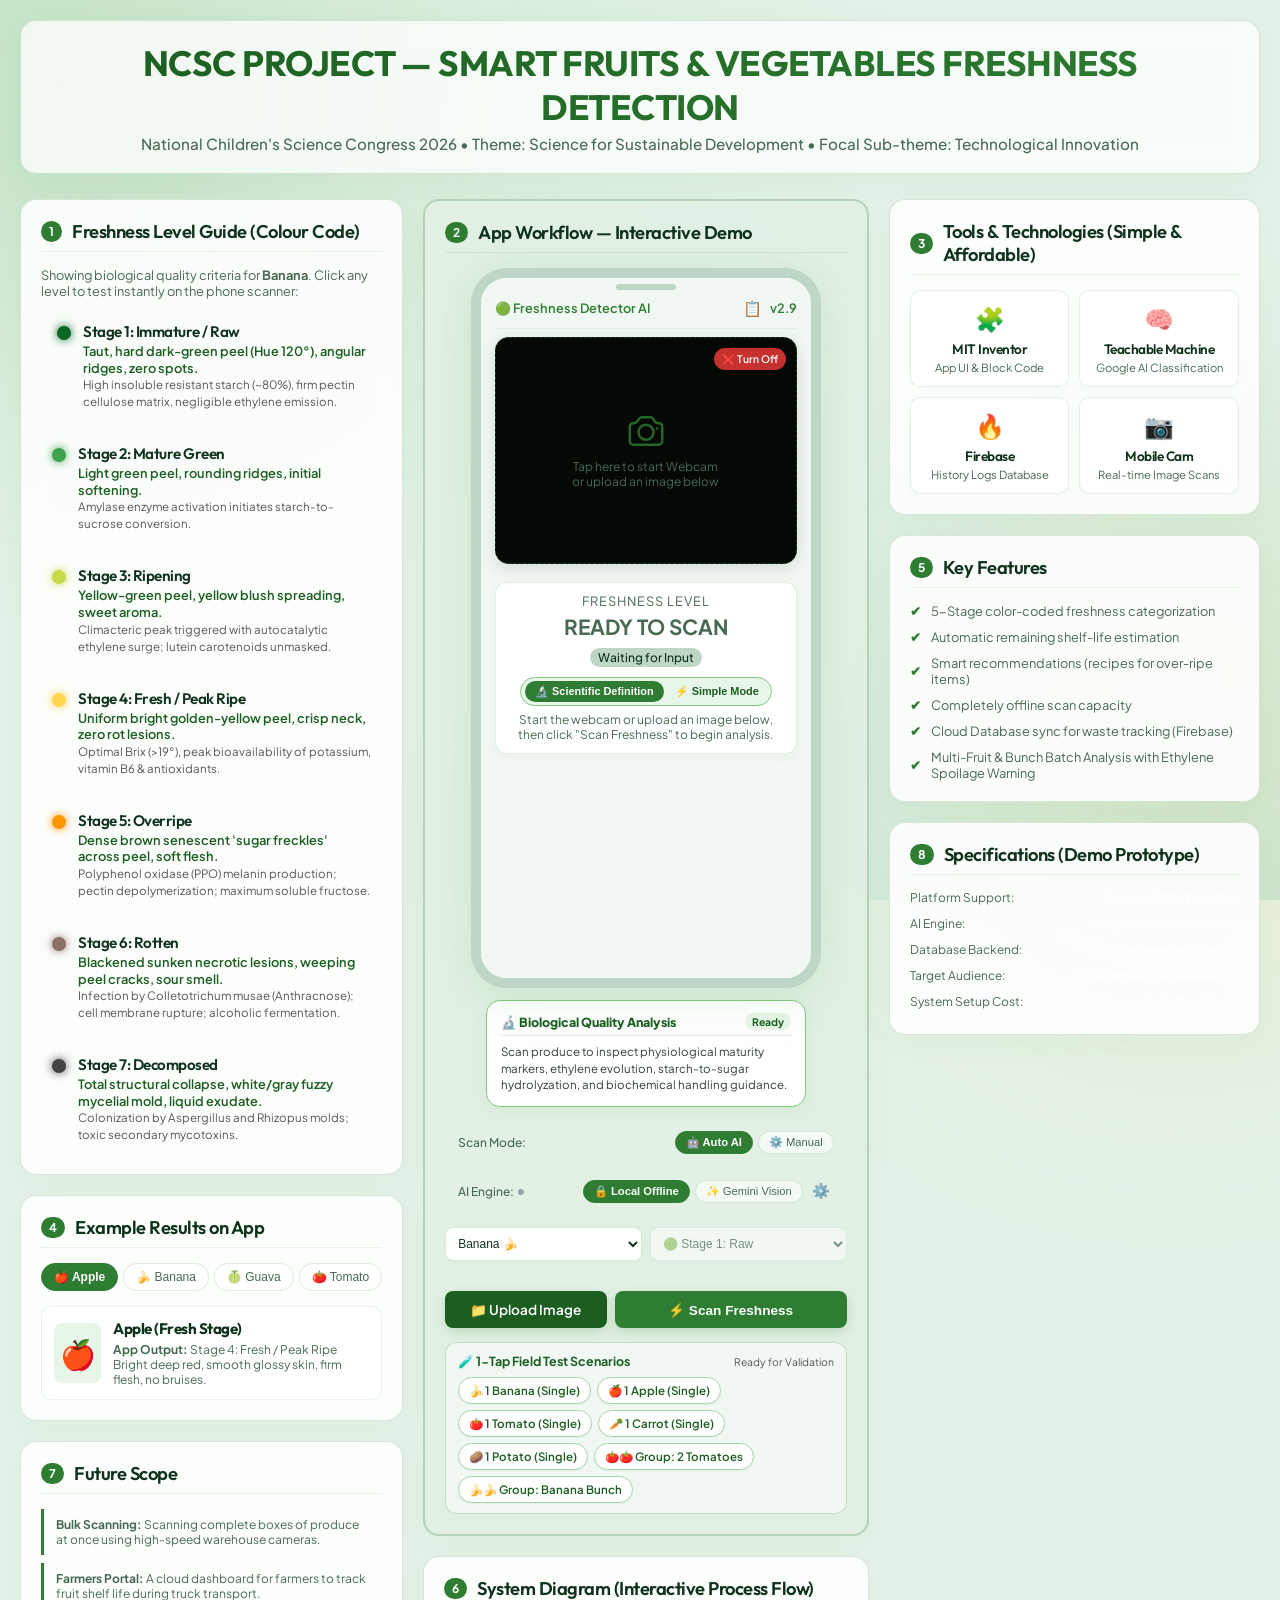
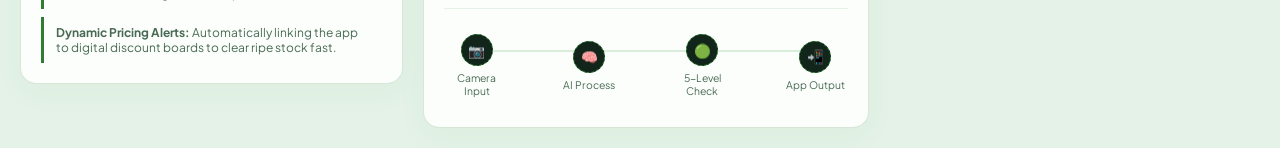
==== index.html @ feb8a90a "Add auto-cascading endpoint resolver for Gemini 2.0 Flash with dynamic model discovery" ====
<!DOCTYPE html>
<html lang="en">
<head>
    <meta charset="UTF-8">
    <meta name="viewport" content="width=device-width, initial-scale=1.0">
    <title>NCSC Project 2026 - Smart Freshness Detection App Dashboard</title>
    <link rel="stylesheet" href="style.css?v=2.5">
    <link rel="manifest" href="manifest.json">
    <meta name="theme-color" content="#2e7d32">
</head>
<body>
    <!-- 🌟 Glowing background aesthetic circles -->
    <div class="bg-glow-1"></div>
    <div class="bg-glow-2"></div>

    <!-- 🏷️ Header Block -->
    <header>
        <h1>NCSC PROJECT — SMART FRUITS & VEGETABLES FRESHNESS DETECTION</h1>
        <p>National Children's Science Congress 2026 • Theme: Science for Sustainable Development • Focal Sub-theme: Technological Innovation</p>
    </header>

    <!-- 📦 Main Dashboard Grid (Mimicking Display Board) -->
    <div class="dashboard-grid">

        <!-- ==================== LEFT COLUMN ==================== -->
        <div style="display: flex; flex-direction: column; gap: 20px;">
            
            <!-- Panel 1: Freshness Level Guide -->
            <div class="panel">
                <div class="panel-header">
                    <span class="badge">1</span>
                    <h3>Freshness Level Guide (Colour Code)</h3>
                </div>
                <p style="font-size: 0.8rem; color: var(--text-secondary); margin-bottom: 12px;">Click any level to test instantly on the phone scanner:</p>
                <div class="scale-container">
                    <div class="scale-item active" data-state="raw">
                        <div class="scale-dot dot-raw"></div>
                        <div class="scale-details">
                            <h4>Stage 1: Immature / Raw</h4>
                            <p>Small, dark green, hard, smooth skin, attached to the tree.</p>
                        </div>
                    </div>
                    <div class="scale-item" data-state="mature">
                        <div class="scale-dot dot-mature"></div>
                        <div class="scale-details">
                            <h4>Stage 2: Mature Green</h4>
                            <p>Full-sized, mostly green with a slight pink blush, firm.</p>
                        </div>
                    </div>
                    <div class="scale-item" data-state="ripening">
                        <div class="scale-dot dot-ripening"></div>
                        <div class="scale-details">
                            <h4>Stage 3: Ripening</h4>
                            <p>Red color develops over the green background, crisp, increasing sweetness.</p>
                        </div>
                    </div>
                    <div class="scale-item" data-state="ripe">
                        <div class="scale-dot dot-ripe"></div>
                        <div class="scale-details">
                            <h4>Stage 4: Fresh / Peak Ripe</h4>
                            <p>Bright deep red, smooth glossy skin, firm flesh, no bruises.</p>
                        </div>
                    </div>
                    <div class="scale-item" data-state="overripe">
                        <div class="scale-dot dot-overripe"></div>
                        <div class="scale-details">
                            <h4>Stage 5: Overripe</h4>
                            <p>Slight wrinkles near the stem, dull skin, soft spots, minor brown patches.</p>
                        </div>
                    </div>
                    <div class="scale-item" data-state="rotten">
                        <div class="scale-dot dot-rotten"></div>
                        <div class="scale-details">
                            <h4>Stage 6: Rotten</h4>
                            <p>Large brown/black soft areas, mold growth, leaking juice, fermented odor.</p>
                        </div>
                    </div>
                    <div class="scale-item" data-state="decomposed">
                        <div class="scale-dot dot-decomposed"></div>
                        <div class="scale-details">
                            <h4>Stage 7: Decomposed</h4>
                            <p>Fruit collapsed, extensively mold-covered or blackened, tissue broken down.</p>
                        </div>
                    </div>
                </div>
            </div>

            <!-- Panel 4: Example Results on App -->
            <div class="panel">
                <div class="panel-header">
                    <span class="badge">4</span>
                    <h3>Example Results on App</h3>
                </div>
                <div class="tabs-container">
                    <div class="tab-nav">
                        <button class="tab-btn active" data-fruit="apple">🍎 Apple</button>
                        <button class="tab-btn" data-fruit="banana">🍌 Banana</button>
                        <button class="tab-btn" data-fruit="guava">🍈 Guava</button>
                        <button class="tab-btn" data-fruit="tomato">🍅 Tomato</button>
                    </div>

                    <div class="tab-content active" id="tab-apple">
                        <div class="example-item-detail">
                            <div class="example-img-mock">🍎</div>
                            <div class="example-text">
                                <h4>Apple (Fresh Stage)</h4>
                                <p><strong>App Output:</strong> Stage 4: Fresh / Peak Ripe<br>Bright deep red, smooth glossy skin, firm flesh, no bruises.</p>
                            </div>
                        </div>
                    </div>
                    <div class="tab-content" id="tab-banana">
                        <div class="example-item-detail">
                            <div class="example-img-mock">🍌</div>
                            <div class="example-text">
                                <h4>Banana Bunch (Mixed Condition)</h4>
                                <p><strong>App Output:</strong> Detects multiple items in a bunch, pinpoints <strong>which exact item</strong> (Left/Center/Right) is Ripe vs. Rotten, & triggers Ethylene Quarantine Alert.</p>
                            </div>
                        </div>
                    </div>
                    <div class="tab-content" id="tab-guava">
                        <div class="example-item-detail">
                            <div class="example-img-mock">🍈</div>
                            <div class="example-text">
                                <h4>Guava (Fresh Stage)</h4>
                                <p><strong>App Output:</strong> Stage 4: Fresh / Peak Ripe<br>Light yellow-green firm skin, background blurred to isolate only the fruit.</p>
                            </div>
                        </div>
                    </div>
                    <div class="tab-content" id="tab-tomato">
                        <div class="example-item-detail">
                            <div class="example-img-mock">🍅</div>
                            <div class="example-text">
                                <h4>Tomato (Rotten Stage)</h4>
                                <p><strong>App Output:</strong> Stage 6: Rotten<br>Large brown/black soft areas, mold growth, leaking juice, fermented odor.</p>
                            </div>
                        </div>
                    </div>
                </div>
            </div>

            <!-- Panel 7: Future Scope -->
            <div class="panel">
                <div class="panel-header">
                    <span class="badge">7</span>
                    <h3>Future Scope</h3>
                </div>
                <div class="scope-list">
                    <div class="scope-card">
                        <strong>Bulk Scanning:</strong> Scanning complete boxes of produce at once using high-speed warehouse cameras.
                    </div>
                    <div class="scope-card">
                        <strong>Farmers Portal:</strong> A cloud dashboard for farmers to track fruit shelf life during truck transport.
                    </div>
                    <div class="scope-card">
                        <strong>Dynamic Pricing Alerts:</strong> Automatically linking the app to digital discount boards to clear ripe stock fast.
                    </div>
                </div>
            </div>

        </div>

        <!-- ==================== CENTER COLUMN (THE APP IN ACTION) ==================== -->
        <div style="display: flex; flex-direction: column; gap: 20px;">
            
            <!-- Panel 2: Interactive App Workflow -->
            <div class="panel scanner-panel">
                <div class="panel-header" style="width: 100%;">
                    <span class="badge">2</span>
                    <h3>App Workflow — Interactive Demo</h3>
                </div>

                <!-- Smartphone Mockup -->
                <div class="phone-mockup">
                    <div class="phone-speaker"></div>
                    <div class="phone-screen">
                        
                        <div class="app-bar" style="display: flex; justify-content: space-between; align-items: center; width: 100%;">
                            <div style="display: flex; align-items: center; gap: 8px;">
                                <button id="btn-app-back" type="button" style="display: none; background: rgba(46, 125, 50, 0.15); color: #1b5e20; border: 1px solid #81c784; border-radius: 14px; padding: 2px 8px; font-size: 0.68rem; font-weight: 700; cursor: pointer; align-items: center; gap: 4px; font-family: inherit;" title="Return to Live Camera Scanner">⬅ Back</button>
                                <span>🟢 Freshness Detector AI</span>
                            </div>
                            <div style="display: flex; gap: 8px; align-items: center;">
                                <button id="btn-open-history" style="background: none; border: none; color: var(--text-primary); cursor: pointer; font-size: 0.95rem; display: flex; align-items: center; font-family: inherit;" title="View Database History">📋</button>
                                <span>v2.9</span>
                            </div>
                        </div>

                        <!-- Camera/Capture Viewport -->
                        <div class="viewport-container">
                            <div class="laser-line"></div>
                            
                            <!-- ⬅ Back to Live Camera Button (floats in top left whenever static preview or scan is active) -->
                            <button id="btn-viewport-back" type="button" style="display: none; position: absolute; top: 10px; left: 10px; z-index: 21; background: rgba(20, 60, 35, 0.90); color: #fff; border: 1px solid rgba(255,255,255,0.3); padding: 5px 10px; border-radius: 20px; font-size: 0.68rem; cursor: pointer; font-weight: 700; align-items: center; gap: 4px; box-shadow: 0 4px 10px rgba(0,0,0,0.25); font-family: 'Plus Jakarta Sans', sans-serif;" title="Return to Live Camera Scanner">
                                ⬅ Back to Camera
                            </button>

                            <!-- 🔄 Flip Camera Button (Back / Front, floats in top left) -->
                            <button id="flip-camera-btn" type="button" style="display: none; position: absolute; top: 10px; left: 10px; z-index: 20; background: rgba(15, 51, 27, 0.85); color: #fff; border: 1px solid rgba(255,255,255,0.22); padding: 4px 9px; border-radius: 20px; font-size: 0.65rem; cursor: pointer; font-weight: 600; align-items: center; gap: 4px; box-shadow: 0 4px 8px rgba(0,0,0,0.2); font-family: 'Plus Jakarta Sans', sans-serif;" title="Switch between Back and Front Camera">
                                🔄 Back • Flip
                            </button>

                            <!-- ❌ Stop Camera Button (floats in top right) -->
                            <button id="stop-camera-btn" style="display: none; position: absolute; top: 10px; right: 10px; z-index: 20; background: rgba(229, 57, 53, 0.85); color: #fff; border: none; padding: 4px 8px; border-radius: 20px; font-size: 0.65rem; cursor: pointer; font-weight: 600; display: flex; align-items: center; gap: 3px; box-shadow: 0 4px 8px rgba(0,0,0,0.15); font-family: 'Plus Jakarta Sans', sans-serif;">
                                ❌ Turn Off
                            </button>
                            
                            <video id="camera-video" autoplay playsinline style="display: none;"></video>
                            <img id="uploaded-image" alt="Upload preview" style="display: none;">
                            <canvas id="detection-overlay" style="display: none; position: absolute; inset: 0; width: 100%; height: 100%; pointer-events: none; z-index: 12;"></canvas>
                            
                            <div class="placeholder-ui">
                                <svg fill="none" stroke="currentColor" viewBox="0 0 24 24" xmlns="http://www.w3.org/2000/svg">
                                    <path stroke-linecap="round" stroke-linejoin="round" d="M6.827 6.175A2.31 2.31 0 0 1 5.186 7.23c-.38.054-.757.112-1.134.175C2.999 7.58 2.25 8.507 2.25 9.574V18a2.25 2.25 0 0 0 2.25 2.25h15A2.25 2.25 0 0 0 21.75 18V9.574c0-1.067-.75-1.994-1.802-2.169a47.865 47.865 0 0 0-1.134-.175 2.31 2.31 0 0 1-1.64-1.055l-.822-1.316a2.192 2.192 0 0 0-1.736-1.039 48.774 48.774 0 0 0-5.232 0 2.192 2.192 0 0 0-1.736 1.039l-.821 1.316Z"></path>
                                    <path stroke-linecap="round" stroke-linejoin="round" d="M16.5 12.75a4.5 4.5 0 1 1-9 0 4.5 4.5 0 0 1 9 0ZM18.75 10.5h.008v.008h-.008V10.5Z"></path>
                                </svg>
                                <span>Tap here to start Webcam<br>or upload an image below</span>
                            </div>
                        </div>

                        <!-- Result Display Output -->
                        <div class="app-result-card">
                            <span class="app-result-title">Freshness Level</span>
                            <div class="app-result-value" id="res-value" style="color: var(--text-secondary);">READY TO SCAN</div>
                            <div>
                                <span class="app-result-shelf" id="res-shelf" style="background: #bed6c5; color: var(--text-primary); font-weight: 500;">Waiting for Input</span>
                            </div>
                            <div id="single-condition-badge" style="display: none; margin: 5px auto 2px auto; font-size: 0.68rem; font-weight: 700; padding: 3px 9px; border-radius: 10px;"></div>

                            <!-- 🔬 Dual Definition Mode Segmented Selector (Scientific vs Simple Mode) -->
                            <div class="def-mode-selector" style="margin: 6px auto 6px auto; display: inline-flex; justify-content: center; gap: 3px; background: #e8f5e9; padding: 3px 4px; border-radius: 20px; border: 1px solid #81c784;">
                                <button id="btn-def-sci" type="button" class="def-pill-btn active" style="border: none; background: #2e7d32; color: #ffffff; padding: 4px 10px; border-radius: 14px; font-size: 0.68rem; font-weight: 700; cursor: pointer; transition: all 0.2s;" title="Detailed Scientific Analysis (ChatGPT style)">🔬 Scientific Definition</button>
                                <button id="btn-def-simple" type="button" class="def-pill-btn" style="border: none; background: transparent; color: #1b5e20; padding: 4px 8px; border-radius: 14px; font-size: 0.68rem; font-weight: 600; cursor: pointer; transition: all 0.2s;" title="Compact Fast Verdict">⚡ Simple Mode</button>
                            </div>

                            <!-- 🍌 Multi-Item / Bunch Breakdown Display -->
                            <div id="bunch-breakdown-container" style="display: none; margin-top: 8px; width: 100%;">
                                <div id="bunch-header" style="font-size: 0.72rem; font-weight: 700; color: var(--text-primary); margin-bottom: 6px; display: flex; justify-content: space-between; align-items: center;">
                                    <span>📦 Batch Detected: <span id="bunch-count" style="color: var(--primary);">-- Items</span></span>
                                    <span id="bunch-status-chip" style="font-size: 0.65rem; padding: 2px 6px; border-radius: 10px; background: rgba(46,125,50,0.1); color: var(--primary); font-weight: 600;">Batch Health</span>
                                </div>
                                <div id="bunch-chips" style="display: flex; flex-wrap: wrap; gap: 4px; justify-content: center;">
                                    <!-- Populated dynamically via JS -->
                                </div>
                                <div id="bunch-item-list" style="display: none; margin-top: 6px; display: flex; flex-direction: column; gap: 3px; text-align: left; max-height: 92px; overflow-y: auto;">
                                    <!-- Per-item condition breakdown (which one from the bunch is Good vs Bad) -->
                                </div>
                                <div id="bunch-action-tip" style="display: none; margin-top: 7px; padding: 6px 10px; background: #fff3e0; border-left: 3px solid #ff9800; border-radius: 4px; font-size: 0.67rem; color: #e65100; text-align: left; line-height: 1.3;">
                                    <!-- Ethylene hazard / segregation recommendation -->
                                </div>
                            </div>

                            <p class="app-result-desc" id="res-desc">Start the webcam or upload an image below, then click "Scan Freshness" to begin analysis.</p>

                            <!-- 🔄 Retry / Scan Another Item Button -->
                            <button id="retry-scan-btn" class="app-btn" type="button" style="display: none; width: 100%; margin-top: 8px; padding: 6px 12px; font-size: 0.75rem; background: #374151; color: #ffffff; border-radius: 6px; cursor: pointer; align-items: center; justify-content: center; gap: 6px; font-weight: 600;">
                                🔄 Scan Again / Next Item
                            </button>
                        </div>

                    </div>
                </div>

                <!-- 🔬 Expanded Scientific Quality Breakdown Card (Full View on Dashboard) -->
                <div id="expanded-scientific-card" class="expanded-sci-card" style="width: 100%; max-width: 320px; margin: 12px auto 0 auto; background: #ffffff; border: 1.5px solid #81c784; border-radius: 14px; padding: 12px 14px; box-shadow: 0 4px 16px rgba(46, 125, 50, 0.08); box-sizing: border-box; text-align: left;">
                    <div style="display: flex; justify-content: space-between; align-items: center; margin-bottom: 8px; padding-bottom: 5px; border-bottom: 1px solid rgba(46, 125, 50, 0.15);">
                        <span style="font-size: 0.78rem; font-weight: 800; color: #1b5e20; display: flex; align-items: center; gap: 5px;">
                            🔬 Biological Quality Analysis
                        </span>
                        <span id="sci-card-stage-pill" style="font-size: 0.65rem; font-weight: 700; padding: 2px 7px; border-radius: 10px; background: #e8f5e9; color: #1b5e20;">Ready</span>
                    </div>
                    <div id="sci-card-body" style="font-size: 0.72rem; line-height: 1.45; color: #2e3e33;">
                        Scan produce to inspect physiological maturity markers, ethylene evolution, starch-to-sugar hydrolyzation, and biochemical handling guidance.
                    </div>
                </div>

                <!-- Mode Switcher -->
                <div class="selection-row" style="width: 100%; display: flex; justify-content: space-between; align-items: center; background: rgba(255,255,255,0.03); padding: 8px 12px; border-radius: 8px; border: 1px solid rgba(255,255,255,0.05); margin-top: 15px;">
                    <span style="font-size: 0.75rem; color: var(--text-secondary); font-weight: 500;">Scan Mode:</span>
                    <div style="display: flex; gap: 5px;">
                        <button id="mode-auto" class="tab-btn active" style="padding: 4px 10px; font-size: 0.7rem;" type="button">🤖 Auto AI</button>
                        <button id="mode-manual" class="tab-btn" style="padding: 4px 10px; font-size: 0.7rem;" type="button">⚙️ Manual</button>
                    </div>
                </div>

                <!-- AI Engine Selector (Optional Online Gemini Vision) -->
                <div class="selection-row" style="width: 100%; display: flex; justify-content: space-between; align-items: center; background: rgba(255,255,255,0.03); padding: 8px 12px; border-radius: 8px; border: 1px solid rgba(255,255,255,0.05); margin-top: 8px;">
                    <span style="font-size: 0.75rem; color: var(--text-secondary); font-weight: 500; display: flex; align-items: center; gap: 4px;">
                        AI Engine: 
                        <span id="api-status-dot" style="width: 6px; height: 6px; border-radius: 50%; background: #94a3b8; display: inline-block;"></span>
                    </span>
                    <div style="display: flex; gap: 5px; align-items: center;">
                        <button id="engine-local" class="tab-btn active" style="padding: 4px 10px; font-size: 0.7rem;" type="button">🔒 Local Offline</button>
                        <button id="engine-gemini" class="tab-btn" style="padding: 4px 10px; font-size: 0.7rem;" type="button">✨ Gemini Vision</button>
                        <button id="btn-api-settings" style="background: none; border: none; color: var(--text-secondary); cursor: pointer; padding: 2px 4px; display: flex; align-items: center; justify-content: center; font-size: 0.9rem;" title="Configure Gemini API Key" type="button">⚙️</button>
                    </div>
                </div>

                <!-- Input Controls -->
                <div class="selection-row" style="width: 100%;">
                    <select class="app-select" id="fruit-select" title="Select item type">
                        <option value="banana" selected>Banana 🍌</option>
                        <option value="apple">Apple 🍎</option>
                        <option value="mango">Mango 🥭</option>
                        <option value="tomato">Tomato 🍅</option>
                        <option value="orange">Orange 🍊</option>
                        <option value="grape">Grapes 🍇</option>
                        <option value="pineapple">Pineapple 🍍</option>
                        <option value="ladyfinger">Ladyfinger 🥒</option>
                        <option value="guava">Guava 🍈</option>
                        <option value="radish">Radish 🥗</option>
                        <option value="potato">Potato 🥔</option>
                        <option value="carrot">Carrot 🥕</option>
                        <option value="cucumber">Cucumber 🥒</option>
                        <option value="cabbage">Cabbage 🥬</option>
                        <option value="capsicum">Capsicum 🫑</option>
                        <option value="brinjal">Brinjal 🍆</option>
                    </select>

                    <!-- Manual override dropdown (disabled/hidden in auto mode) -->
                    <select class="app-select" id="state-select" title="Override freshness level" style="opacity: 0.5;" disabled>
                        <option value="raw" selected>🟢 Stage 1: Raw</option>
                        <option value="mature">🟢 Stage 2: Mature Green</option>
                        <option value="ripening">🟡 Stage 3: Ripening</option>
                        <option value="ripe">🟡 Stage 4: Fresh Ripe</option>
                        <option value="overripe">🟠 Stage 5: Overripe</option>
                        <option value="rotten">🟤 Stage 6: Rotten</option>
                        <option value="decomposed">⚫ Stage 7: Decomposed</option>
                    </select>
                </div>

                <div class="selection-row" style="width: 100%;">
                    <label for="file-input" class="app-btn" style="background: #1b5e20; color: #ffffff; cursor: pointer; flex: 1;">
                        📁 Upload Image
                    </label>
                    <input type="file" id="file-input" accept="image/*" style="display: none;">
                    
                    <button class="app-btn" id="scan-btn" style="background: #2e7d32; color: #ffffff; flex: 1.5;">
                        ⚡ Scan Freshness
                    </button>
                </div>

                <!-- 🧪 Curated 1-Click Field Test Cases -->
                <div class="quick-test-bar">
                    <div class="quick-test-header">
                        <span class="quick-test-title">🧪 1-Tap Field Test Scenarios</span>
                        <span style="font-size: 0.65rem; color: #555;">Ready for Validation</span>
                    </div>
                    <div class="quick-test-chips">
                        <button type="button" class="test-chip-btn" data-fruit="banana" data-file="images/test_cases/sample_banana_ripe.jpg" title="Scan single fresh banana (1 whole fruit)">🍌 1 Banana (Single)</button>
                        <button type="button" class="test-chip-btn" data-fruit="apple" data-file="images/test_cases/sample_single_apple.jpg" title="Scan single fresh apple">🍎 1 Apple (Single)</button>
                        <button type="button" class="test-chip-btn" data-fruit="tomato" data-file="images/test_cases/sample_tomato.jpg" title="Scan single ripe tomato">🍅 1 Tomato (Single)</button>
                        <button type="button" class="test-chip-btn" data-fruit="carrot" data-file="images/test_cases/sample_carrot.jpg" title="Scan single crisp fresh carrot">🥕 1 Carrot (Single)</button>
                        <button type="button" class="test-chip-btn" data-fruit="potato" data-file="images/test_cases/sample_potato.jpg" title="Scan single good potato">🥔 1 Potato (Single)</button>
                        <button type="button" class="test-chip-btn" data-fruit="tomato" data-file="images/test_cases/sample_two_tomatoes.jpg" title="Scan 2 fresh tomatoes side-by-side">🍅🍅 Group: 2 Tomatoes</button>
                        <button type="button" class="test-chip-btn" data-fruit="banana" data-file="images/test_cases/tc3_banana_bunch_mixed.jpg" title="Scan mixed condition banana bunch">🍌🍌 Group: Banana Bunch</button>
                    </div>
                </div>

            </div>

            <!-- Panel 6: System Diagram -->
            <div class="panel">
                <div class="panel-header">
                    <span class="badge">6</span>
                    <h3>System Diagram (Interactive Process Flow)</h3>
                </div>
                <div class="flow-diagram">
                    <div class="flow-connector"></div>
                    <div class="flow-step" id="step-input">
                        <div class="flow-circle">📷</div>
                        <p>Camera Input</p>
                    </div>
                    <div class="flow-step" id="step-process">
                        <div class="flow-circle">🧠</div>
                        <p>AI Process</p>
                    </div>
                    <div class="flow-step" id="step-level">
                        <div class="flow-circle">🟢</div>
                        <p>5-Level Check</p>
                    </div>
                    <div class="flow-step" id="step-result">
                        <div class="flow-circle">📲</div>
                        <p>App Output</p>
                    </div>
                </div>
            </div>

        </div>

        <!-- ==================== RIGHT COLUMN ==================== -->
        <div style="display: flex; flex-direction: column; gap: 20px;">
            
            <!-- Panel 3: Tools & Technologies -->
            <div class="panel">
                <div class="panel-header">
                    <span class="badge">3</span>
                    <h3>Tools & Technologies (Simple & Affordable)</h3>
                </div>
                <div class="tools-grid">
                    <div class="tool-card">
                        <div class="tool-icon">🧩</div>
                        <h4>MIT Inventor</h4>
                        <p>App UI & Block Code</p>
                    </div>
                    <div class="tool-card">
                        <div class="tool-icon">🧠</div>
                        <h4>Teachable Machine</h4>
                        <p>Google AI Classification</p>
                    </div>
                    <div class="tool-card">
                        <div class="tool-icon">🔥</div>
                        <h4>Firebase</h4>
                        <p>History Logs Database</p>
                    </div>
                    <div class="tool-card">
                        <div class="tool-icon">📷</div>
                        <h4>Mobile Cam</h4>
                        <p>Real-time Image Scans</p>
                    </div>
                </div>
            </div>

            <!-- Panel 5: Key Features -->
            <div class="panel">
                <div class="panel-header">
                    <span class="badge">5</span>
                    <h3>Key Features</h3>
                </div>
                <div class="features-list">
                    <div class="feature-item">
                        <span class="feature-check">✔</span>
                        <span>5-Stage color-coded freshness categorization</span>
                    </div>
                    <div class="feature-item">
                        <span class="feature-check">✔</span>
                        <span>Automatic remaining shelf-life estimation</span>
                    </div>
                    <div class="feature-item">
                        <span class="feature-check">✔</span>
                        <span>Smart recommendations (recipes for over-ripe items)</span>
                    </div>
                    <div class="feature-item">
                        <span class="feature-check">✔</span>
                        <span>Completely offline scan capacity</span>
                    </div>
                    <div class="feature-item">
                        <span class="feature-check">✔</span>
                        <span>Cloud Database sync for waste tracking (Firebase)</span>
                    </div>
                    <div class="feature-item">
                        <span class="feature-check">✔</span>
                        <span>Multi-Fruit & Bunch Batch Analysis with Ethylene Spoilage Warning</span>
                    </div>
                </div>
            </div>

            <!-- Panel 8: Specifications -->
            <div class="panel">
                <div class="panel-header">
                    <span class="badge">8</span>
                    <h3>Specifications (Demo Prototype)</h3>
                </div>
                <div class="specs-list">
                    <div class="spec-line">
                        <span>Platform Support:</span>
                        <strong>Android OS / Web App</strong>
                    </div>
                    <div class="spec-line">
                        <span>AI Engine:</span>
                        <strong>Image Classification CNN</strong>
                    </div>
                    <div class="spec-line">
                        <span>Database Backend:</span>
                        <strong>Firebase Realtime DB</strong>
                    </div>
                    <div class="spec-line">
                        <span>Target Audience:</span>
                        <strong>Local Vendors & Households</strong>
                    </div>
                    <div class="spec-line">
                        <span>System Setup Cost:</span>
                        <strong>₹0 (Uses entirely Free Tools)</strong>
                    </div>
                </div>
            </div>

        </div>

        <!-- ==================== HISTORY LOG SECTION (REMOVED AND CONVERTED TO MODAL) ==================== -->
    </div>

    <!-- ⚙️ Gemini API Key Configuration Modal -->
    <div id="api-modal" class="modal-overlay" style="display: none;">
        <div class="modal-card">
            <div class="modal-header">
                <h3>Gemini Vision Settings</h3>
                <button id="modal-close" class="modal-close-btn">&times;</button>
            </div>
            <div class="modal-body">
                <p style="font-size: 0.8rem; color: var(--text-secondary); margin-bottom: 15px; line-height: 1.4;">
                    Input a free **Gemini API Key** to enable texture and advanced visual classification. Your key is stored locally in your browser and is never sent anywhere else.
                </p>
                <div class="input-group">
                    <label for="input-api-key" style="font-size: 0.75rem; color: var(--text-primary); font-weight: 500; display: block; margin-bottom: 5px;">Gemini API Key:</label>
                    <input type="password" id="input-api-key" placeholder="AIzaSy..." style="width: 100%; padding: 8px 10px; border-radius: 6px; border: 1px solid rgba(0,0,0,0.15); background: rgba(255,255,255,0.7); color: var(--text-primary); font-size: 0.8rem;">
                </div>
            </div>
            <div class="modal-footer">
                <button id="btn-save-key" style="padding: 6px 15px; font-size: 0.75rem; border: none; background: var(--primary); color: #fff; border-radius: 6px; cursor: pointer; font-weight: 600;">Save Settings</button>
            </div>
        </div>
    </div>

    <!-- 📋 Firebase Database History Modal -->
    <div id="history-modal" class="modal-overlay" style="display: none;">
        <div class="modal-card" style="max-width: 600px; width: 95%;">
            <div class="modal-header">
                <h3>Firebase Database History Log</h3>
                <button id="history-modal-close" class="modal-close-btn">&times;</button>
            </div>
            <div class="modal-body" style="max-height: 380px; overflow-y: auto;">
                <p style="font-size: 0.75rem; color: var(--text-secondary); margin-bottom: 12px; line-height: 1.4;">
                    This log displays the live synchronized scanner records stored in your Firebase Database.
                </p>
                <div class="log-table-container" style="border: 1px solid rgba(46, 125, 50, 0.08); background: #ffffff; border-radius: 8px;">
                    <table class="log-table" style="width: 100%;">
                        <thead>
                            <tr>
                                <th>Scanned Fruit/Veg</th>
                                <th>Freshness Status</th>
                                <th>AI Prediction Accuracy</th>
                                <th>Scan Time & Date</th>
                            </tr>
                        </thead>
                        <tbody id="log-body">
                            <!-- Loaded via JS -->
                        </tbody>
                    </table>
                </div>
            </div>
            <div class="modal-footer" style="display: flex; justify-content: flex-end; margin-top: 15px;">
                <button id="clear-history-btn" style="background: rgba(244, 67, 54, 0.1); border: 1px solid var(--c-rot); color: var(--c-rot); padding: 6px 12px; border-radius: 6px; cursor: pointer; font-size: 0.75rem;">
                    🧹 Clear Database Log
                </button>
            </div>
        </div>
    </div>

    <!-- ⚙️ JavaScript Connection -->
    <!-- 🧠 TensorFlow.js Deep Learning Neural Engine & MobileNet -->
    <script src="tf.min.js"></script>
    <script src="mobilenet.min.js"></script>
    <script src="app.js?v=3.7"></script>
</body>
</html>
---- style.css ----
/* 🎨 NCSC PROJECT: SMART FRUITS & VEGETABLES DETECTOR DEMO STYLES */
@import url('https://fonts.googleapis.com/css2?family=Outfit:wght@300;400;600;700&family=Plus+Jakarta+Sans:wght@400;500;600&display=swap');

:root {
    --bg-color: #e4f2e7;
    --panel-bg: rgba(255, 255, 255, 0.88);
    --border-color: rgba(46, 125, 50, 0.18);
    --text-primary: #0f331b;
    --text-secondary: #486a52;
    --primary: #2e7d32;
    --primary-glow: rgba(46, 125, 50, 0.15);
    
    /* 7-Level Freshness Colors (Exact User Hex Codes) */
    --c-raw: #0B6623;
    --c-mature: #3FA34D;
    --c-ripening: #C8D94A;
    --c-ripe: #FFD54F;
    --c-overripe: #FF9800;
    --c-rotten: #8D6E63;
    --c-decomposed: #424242;
}

* {
    box-sizing: border-box;
    margin: 0;
    padding: 0;
}

body {
    font-family: 'Plus Jakarta Sans', sans-serif;
    background-color: #e4f2e7;
    background-image: 
        radial-gradient(at 0% 0%, rgba(76, 175, 80, 0.15) 0px, transparent 50%),
        radial-gradient(at 100% 100%, rgba(38, 166, 154, 0.15) 0px, transparent 50%);
    background-attachment: fixed;
    color: var(--text-primary);
    min-height: 100vh;
    padding: 20px;
    overflow-x: hidden;
}

/* 🌟 Background glowing circles (Soft Mint & Lime) */
.bg-glow-1 {
    position: fixed;
    width: 600px;
    height: 600px;
    border-radius: 50%;
    background: radial-gradient(circle, rgba(165, 214, 167, 0.4) 0%, rgba(165, 214, 167, 0) 70%);
    top: -150px;
    left: -200px;
    z-index: -1;
    filter: blur(100px);
    pointer-events: none;
}

.bg-glow-2 {
    position: fixed;
    width: 700px;
    height: 700px;
    border-radius: 50%;
    background: radial-gradient(circle, rgba(255, 213, 79, 0.25) 0%, rgba(255, 213, 79, 0) 70%);
    bottom: -200px;
    right: -250px;
    z-index: -1;
    filter: blur(120px);
    pointer-events: none;
}

h1, h2, h3, h4 {
    font-family: 'Outfit', sans-serif;
    letter-spacing: -0.5px;
}

/* 🏷️ Header styling */
header {
    text-align: center;
    margin-bottom: 25px;
    background: rgba(255, 255, 255, 0.75);
    backdrop-filter: blur(15px);
    border: 1px solid var(--border-color);
    padding: 20px;
    border-radius: 16px;
    box-shadow: 0 8px 32px rgba(46, 125, 50, 0.05);
}

header h1 {
    font-size: 2.2rem;
    font-weight: 700;
    color: #0f331b;
    background: linear-gradient(135deg, #1b5e20 0%, #2e7d32 100%);
    -webkit-background-clip: text;
    -webkit-text-fill-color: transparent;
    margin-bottom: 5px;
}

header p {
    font-size: 0.95rem;
    color: var(--text-secondary);
    font-weight: 500;
}

/* 📦 Grid Dashboard Layout */
.dashboard-grid {
    display: grid;
    grid-template-columns: 1fr 1.2fr 1fr;
    gap: 20px;
    max-width: 1400px;
    margin: 0 auto;
}

/* For responsive design */
@media (max-width: 1024px) {
    .dashboard-grid {
        grid-template-columns: 1fr;
    }
}

/* 🎴 Panel card baseline */
.panel {
    background: var(--panel-bg);
    backdrop-filter: blur(15px);
    border: 1px solid var(--border-color);
    border-radius: 16px;
    padding: 20px;
    box-shadow: 0 8px 32px rgba(46, 125, 50, 0.04);
    transition: transform 0.3s ease, border-color 0.3s ease, box-shadow 0.3s ease;
}

.panel:hover {
    border-color: rgba(46, 125, 50, 0.4);
    box-shadow: 0 12px 40px rgba(46, 125, 50, 0.08);
}

.panel-header {
    display: flex;
    align-items: center;
    gap: 10px;
    margin-bottom: 15px;
    padding-bottom: 8px;
    border-bottom: 1px solid rgba(46, 125, 50, 0.1);
}

.panel-header .badge {
    background: var(--primary);
    color: #ffffff;
    font-size: 0.75rem;
    font-weight: 700;
    padding: 3px 8px;
    border-radius: 20px;
}

.panel-header h3 {
    font-size: 1.15rem;
    font-weight: 600;
    color: #0f331b;
}

/* 🟢 Panel 1: Freshness Scale */
.scale-container {
    display: flex;
    flex-direction: column;
    gap: 12px;
}

.scale-item {
    display: flex;
    align-items: flex-start;
    gap: 12px;
    padding: 10px;
    border-radius: 10px;
    background: rgba(255, 255, 255, 0.02);
    border: 1px solid transparent;
    cursor: pointer;
    transition: all 0.2s ease;
}

.scale-item:hover, .scale-item.active {
    background: rgba(255, 255, 255, 0.06);
    border-color: rgba(255, 255, 255, 0.1);
    transform: translateX(5px);
}

.scale-dot {
    width: 14px;
    height: 14px;
    border-radius: 50%;
    margin-top: 4px;
    flex-shrink: 0;
}

.dot-raw { background: var(--c-raw); box-shadow: 0 0 10px var(--c-raw); }
.dot-mature { background: var(--c-mature); box-shadow: 0 0 10px var(--c-mature); }
.dot-ripening { background: var(--c-ripening); box-shadow: 0 0 10px var(--c-ripening); }
.dot-ripe { background: var(--c-ripe); box-shadow: 0 0 10px var(--c-ripe); }
.dot-overripe { background: var(--c-overripe); box-shadow: 0 0 10px var(--c-overripe); }
.dot-rotten { background: var(--c-rotten); box-shadow: 0 0 10px var(--c-rotten); }
.dot-decomposed { background: var(--c-decomposed); box-shadow: 0 0 10px var(--c-decomposed); }

.scale-details h4 {
    font-size: 0.95rem;
    font-weight: 600;
    margin-bottom: 2px;
}
.scale-details p {
    font-size: 0.8rem;
    color: var(--text-secondary);
    line-height: 1.3;
}

/* 📱 Panel 2: Interactive App Workflow (Central Scanner) */
.scanner-panel {
    grid-row: span 2;
    display: flex;
    flex-direction: column;
    align-items: center;
    background: rgba(225, 240, 228, 0.9);
    border: 2px solid rgba(46, 125, 50, 0.25);
}

.phone-mockup {
    width: 350px;
    height: 720px;
    max-height: 88vh;
    background: #ffffff;
    border: 10px solid #bed6c5;
    border-radius: 36px;
    box-shadow: 0 20px 50px rgba(76, 175, 80, 0.08), 0 0 30px rgba(76, 175, 80, 0.1);
    position: relative;
    overflow: hidden;
    display: flex;
    flex-direction: column;
}

.phone-speaker {
    width: 60px;
    height: 6px;
    background: #bed6c5;
    border-radius: 10px;
    position: absolute;
    top: 6px;
    left: 50%;
    transform: translateX(-50%);
    z-index: 10;
}

.phone-screen {
    flex: 1;
    display: flex;
    flex-direction: column;
    padding: 12px 14px;
    padding-top: 20px;
    position: relative;
    background: #f1f8f3; /* Light green phone app background */
    overflow-y: auto;
    overflow-x: hidden;
    scrollbar-width: thin;
}

.app-bar {
    display: flex;
    justify-content: space-between;
    align-items: center;
    padding-bottom: 10px;
    border-bottom: 1px solid rgba(76, 175, 80, 0.12);
    font-size: 0.8rem;
    font-weight: 600;
    color: var(--primary);
}

/* 📷 Camera / Viewport Container - Responsive 4:3 Aspect Ratio (No top-compression or stretching) */
.viewport-container {
    width: 100%;
    max-width: 480px;
    aspect-ratio: 4 / 3;
    height: auto;
    min-height: 180px;
    max-height: 230px;
    margin: 8px auto;
    background: #040905;
    border-radius: 14px;
    position: relative;
    overflow: hidden;
    border: 1px dashed rgba(76, 175, 80, 0.35);
    display: flex;
    justify-content: center;
    align-items: center;
    box-shadow: 0 4px 16px rgba(0, 0, 0, 0.12);
}

#camera-video, #uploaded-image {
    width: 100%;
    height: 100%;
    object-fit: cover;
}

.placeholder-ui {
    display: flex;
    flex-direction: column;
    align-items: center;
    text-align: center;
    color: var(--text-secondary);
    font-size: 0.75rem;
    padding: 10px;
}

.placeholder-ui svg {
    width: 40px;
    height: 40px;
    stroke: var(--primary);
    stroke-width: 1.5;
    margin-bottom: 8px;
    opacity: 0.8;
}

/* ⚡ Laser Scanner Animation */
.laser-line {
    position: absolute;
    width: 100%;
    height: 3px;
    background: linear-gradient(90deg, rgba(76, 175, 80, 0) 0%, #4caf50 50%, rgba(76, 175, 80, 0) 100%);
    box-shadow: 0 0 10px #4caf50, 0 0 20px #4caf50;
    top: 0;
    z-index: 5;
    display: none;
}

@keyframes scanAnimation {
    0% { top: 0%; }
    50% { top: 100%; }
    100% { top: 0%; }
}

.viewport-container.scanning .laser-line {
    display: block;
    animation: scanAnimation 2s infinite linear;
}

/* 🎛️ App Controls */
.selection-row {
    margin-top: 15px;
    display: flex;
    gap: 8px;
}

.app-select {
    flex: 1;
    background: #ffffff;
    border: 1px solid rgba(76, 175, 80, 0.25);
    color: #0f331b;
    padding: 8px;
    border-radius: 8px;
    font-size: 0.75rem;
    outline: none;
    box-shadow: 0 2px 4px rgba(0,0,0,0.02);
}

.app-btn {
    width: 100%;
    margin-top: 15px;
    background: linear-gradient(135deg, #2e7d32 0%, #1b5e20 100%);
    color: #ffffff;
    font-weight: 600;
    border: none;
    padding: 10px;
    border-radius: 8px;
    font-size: 0.85rem;
    cursor: pointer;
    display: flex;
    align-items: center;
    justify-content: center;
    gap: 5px;
    box-shadow: 0 4px 12px rgba(46, 125, 50, 0.2);
    transition: all 0.2s ease;
}

.app-btn:hover {
    transform: translateY(-2px);
    box-shadow: 0 6px 16px rgba(46, 125, 50, 0.35);
}

.app-btn:active {
    transform: translateY(0);
}

/* 📊 App Result display inside screen */
.app-result-card {
    margin-top: 10px;
    background: #ffffff;
    border: 1px solid rgba(76, 175, 80, 0.18);
    border-radius: 12px;
    padding: 10px 12px;
    display: flex;
    flex-direction: column;
    text-align: center;
    transition: all 0.3s ease;
    box-shadow: 0 4px 12px rgba(0,0,0,0.03);
}

.app-result-title {
    font-size: 0.8rem;
    color: var(--text-secondary);
    text-transform: uppercase;
    letter-spacing: 1px;
}

.app-result-value {
    font-size: 1.3rem;
    font-weight: 700;
    margin: 4px 0;
    color: #0f331b;
}

.app-result-shelf {
    font-size: 0.75rem;
    color: #ffffff;
    font-weight: 600;
    padding: 2px 8px;
    border-radius: 12px;
    display: inline-block;
    margin: 4px auto;
}

.app-result-desc {
    font-size: 0.75rem;
    color: var(--text-secondary);
    line-height: 1.3;
}

/* 🛠️ Panel 3: Tools & Technologies */
.tools-grid {
    display: grid;
    grid-template-columns: repeat(2, 1fr);
    gap: 10px;
}

.tool-card {
    background: rgba(255, 255, 255, 0.6);
    border: 1px solid rgba(46, 125, 50, 0.12);
    padding: 12px;
    border-radius: 10px;
    text-align: center;
    transition: all 0.2s ease;
    box-shadow: 0 4px 12px rgba(46, 125, 50, 0.02);
}

.tool-card:hover {
    transform: scale(1.03);
    background: rgba(255, 255, 255, 0.95);
    border-color: rgba(46, 125, 50, 0.3);
    box-shadow: 0 6px 16px rgba(46, 125, 50, 0.06);
}

.tool-icon {
    font-size: 1.5rem;
    margin-bottom: 6px;
}

.tool-card h4 {
    font-size: 0.85rem;
    font-weight: 600;
    margin-bottom: 2px;
}

.tool-card p {
    font-size: 0.7rem;
    color: var(--text-secondary);
}

/* 📈 Panel 4: Example Results tabs */
.tabs-container {
    display: flex;
    flex-direction: column;
    gap: 10px;
}

.tab-nav {
    display: flex;
    gap: 5px;
    overflow-x: auto;
    padding-bottom: 5px;
}

.tab-btn {
    background: rgba(255, 255, 255, 0.6);
    border: 1px solid rgba(46, 125, 50, 0.15);
    color: var(--text-secondary);
    padding: 6px 12px;
    border-radius: 20px;
    font-size: 0.75rem;
    cursor: pointer;
    white-space: nowrap;
    outline: none;
    transition: all 0.2s;
}

.tab-btn:hover {
    background: rgba(255, 255, 255, 0.95);
    border-color: var(--primary);
}

.tab-btn.active {
    background: var(--primary);
    color: #ffffff;
    font-weight: 600;
    border-color: var(--primary);
}

.tab-content {
    background: rgba(255, 255, 255, 0.5);
    border: 1px solid rgba(46, 125, 50, 0.1);
    border-radius: 10px;
    padding: 12px;
    display: none;
}

.tab-content.active {
    display: block;
}

.example-item-detail {
    display: flex;
    align-items: center;
    gap: 12px;
}

.example-img-mock {
    width: 60px;
    height: 60px;
    border-radius: 8px;
    background: #e8f5e9;
    display: flex;
    align-items: center;
    justify-content: center;
    font-size: 1.8rem;
}

.example-text h4 {
    font-size: 0.95rem;
    margin-bottom: 4px;
}
.example-text p {
    font-size: 0.75rem;
    color: var(--text-secondary);
}

/* ✔️ Panel 5: Key Features */
.features-list {
    display: flex;
    flex-direction: column;
    gap: 10px;
}

.feature-item {
    display: flex;
    align-items: center;
    gap: 10px;
    font-size: 0.8rem;
    color: var(--text-secondary);
}

.feature-check {
    color: var(--primary);
    font-weight: bold;
}

/* 🕸️ Panel 6: Interactive Flow Diagram */
.flow-diagram {
    display: flex;
    justify-content: space-between;
    align-items: center;
    position: relative;
    padding: 10px 0;
}

.flow-step {
    display: flex;
    flex-direction: column;
    align-items: center;
    gap: 5px;
    width: 65px;
    text-align: center;
    position: relative;
    z-index: 2;
}

.flow-circle {
    width: 32px;
    height: 32px;
    border-radius: 50%;
    background: #12251a;
    border: 1px dashed var(--primary);
    display: flex;
    align-items: center;
    justify-content: center;
    font-size: 0.85rem;
    font-weight: 600;
    transition: all 0.3s;
}

.flow-step.active .flow-circle {
    background: var(--primary);
    color: var(--bg-color);
    border-style: solid;
    box-shadow: 0 0 15px var(--primary-glow);
    transform: scale(1.15);
}

.flow-step p {
    font-size: 0.65rem;
    color: var(--text-secondary);
}

.flow-connector {
    position: absolute;
    height: 2px;
    background: rgba(76, 175, 80, 0.2);
    top: 26px;
    left: 20px;
    right: 20px;
    z-index: 1;
}

/* 🔭 Panel 7: Future Scope */
.scope-list {
    display: flex;
    flex-direction: column;
    gap: 8px;
}

.scope-card {
    padding: 8px 12px;
    background: rgba(255,255,255,0.01);
    border-left: 3px solid var(--primary);
    font-size: 0.75rem;
    color: var(--text-secondary);
}

/* 📋 Panel 8: Specifications */
.specs-list {
    font-size: 0.75rem;
    color: var(--text-secondary);
    display: flex;
    flex-direction: column;
    gap: 6px;
}

.spec-line {
    display: flex;
    justify-content: space-between;
    border-bottom: 1px solid rgba(255,255,255,0.03);
    padding-bottom: 4px;
}

.spec-line strong {
    color: #ffffff;
}

/* 🗃️ Database log list */
.history-section {
    grid-column: span 3;
    margin-top: 15px;
}

@media (max-width: 1024px) {
    .history-section {
        grid-column: span 1;
    }
}

.log-table-container {
    overflow-x: auto;
    margin-top: 10px;
}

.log-table {
    width: 100%;
    border-collapse: collapse;
    font-size: 0.8rem;
    text-align: left;
}

.log-table th, .log-table td {
    padding: 10px 15px;
    border-bottom: 1px solid rgba(46, 125, 50, 0.1);
}

.log-table th {
    background: rgba(46, 125, 50, 0.05);
    color: var(--text-primary);
    font-weight: 600;
}

.log-badge {
    padding: 2px 8px;
    border-radius: 12px;
    font-weight: 600;
    font-size: 0.7rem;
    display: inline-block;
}

.badge-good { background: rgba(76, 175, 80, 0.15); color: var(--c-good); border: 1px solid var(--c-good); }
.badge-mod { background: rgba(255, 235, 59, 0.15); color: var(--c-mod); border: 1px solid var(--c-mod); }
.badge-ripe { background: rgba(255, 152, 0, 0.15); color: var(--c-ripe); border: 1px solid var(--c-ripe); }
.badge-over { background: rgba(156, 39, 176, 0.15); color: var(--c-over); border: 1px solid var(--c-over); }
.badge-rot { background: rgba(244, 67, 54, 0.15); color: var(--c-rot); border: 1px solid var(--c-rot); }

/* 🌟 Glowing result outlines for panels */
.scanner-panel.res-raw { border-color: var(--c-raw); box-shadow: 0 0 25px rgba(11, 102, 35, 0.2); }
.scanner-panel.res-mature { border-color: var(--c-mature); box-shadow: 0 0 25px rgba(63, 163, 77, 0.2); }
.scanner-panel.res-ripening { border-color: var(--c-ripening); box-shadow: 0 0 25px rgba(200, 217, 74, 0.2); }
.scanner-panel.res-ripe { border-color: var(--c-ripe); box-shadow: 0 0 25px rgba(255, 213, 79, 0.2); }
.scanner-panel.res-overripe { border-color: var(--c-overripe); box-shadow: 0 0 25px rgba(255, 152, 0, 0.2); }
.scanner-panel.res-rotten { border-color: var(--c-rotten); box-shadow: 0 0 25px rgba(141, 110, 99, 0.2); }
.scanner-panel.res-decomposed { border-color: var(--c-decomposed); box-shadow: 0 0 25px rgba(66, 66, 66, 0.2); }

/* 📱 Dynamic Phone Mockup Glowing borders */
.phone-mockup.res-raw { border-color: var(--c-raw); box-shadow: 0 0 35px rgba(11, 102, 35, 0.35), 0 10px 45px rgba(0,0,0,0.1); }
.phone-mockup.res-mature { border-color: var(--c-mature); box-shadow: 0 0 35px rgba(63, 163, 77, 0.35), 0 10px 45px rgba(0,0,0,0.1); }
.phone-mockup.res-ripening { border-color: var(--c-ripening); box-shadow: 0 0 35px rgba(200, 217, 74, 0.35), 0 10px 45px rgba(0,0,0,0.1); }
.phone-mockup.res-ripe { border-color: var(--c-ripe); box-shadow: 0 0 35px rgba(255, 213, 79, 0.35), 0 10px 45px rgba(0,0,0,0.1); }
.phone-mockup.res-overripe { border-color: var(--c-overripe); box-shadow: 0 0 35px rgba(255, 152, 0, 0.35), 0 10px 45px rgba(0,0,0,0.1); }
.phone-mockup.res-rotten { border-color: var(--c-rotten); box-shadow: 0 0 35px rgba(141, 110, 99, 0.35), 0 10px 45px rgba(0,0,0,0.1); }
.phone-mockup.res-decomposed { border-color: var(--c-decomposed); box-shadow: 0 0 35px rgba(66, 66, 66, 0.35), 0 10px 45px rgba(0,0,0,0.1); }

/* 🗃️ Table Database Badges */
.badge-raw { background: rgba(11, 102, 35, 0.15); color: var(--c-raw); border: 1px solid var(--c-raw); }
.badge-mature { background: rgba(63, 163, 77, 0.15); color: var(--c-mature); border: 1px solid var(--c-mature); }
.badge-ripening { background: rgba(200, 217, 74, 0.15); color: var(--c-ripening); border: 1px solid var(--c-ripening); }
.badge-ripe { background: rgba(255, 213, 79, 0.15); color: var(--c-ripe); border: 1px solid var(--c-ripe); }
.badge-overripe { background: rgba(255, 152, 0, 0.15); color: var(--c-overripe); border: 1px solid var(--c-overripe); }
.badge-rotten { background: rgba(141, 110, 99, 0.15); color: var(--c-rotten); border: 1px solid var(--c-rotten); }
.badge-decomposed { background: rgba(66, 66, 66, 0.15); color: var(--c-decomposed); border: 1px solid var(--c-decomposed); }

/* ⚙️ API Configuration Modal Styles */
.modal-overlay {
    position: fixed;
    top: 0;
    left: 0;
    width: 100vw;
    height: 100vh;
    background: rgba(15, 51, 27, 0.4);
    backdrop-filter: blur(8px);
    display: flex;
    justify-content: center;
    align-items: center;
    z-index: 1000;
    animation: fadeIn 0.25s ease-out;
}

.modal-card {
    background: var(--panel-bg);
    border: 1px solid var(--border-color);
    box-shadow: 0 20px 40px rgba(0, 0, 0, 0.15), inset 0 1px 0 rgba(255, 255, 255, 0.6);
    border-radius: 16px;
    width: 90%;
    max-width: 400px;
    padding: 24px;
    animation: slideUp 0.3s cubic-bezier(0.34, 1.56, 0.64, 1);
}

.modal-header {
    display: flex;
    justify-content: space-between;
    align-items: center;
    margin-bottom: 16px;
    border-bottom: 1px solid rgba(46, 125, 50, 0.1);
    padding-bottom: 10px;
}

.modal-header h3 {
    font-family: 'Outfit', sans-serif;
    color: var(--text-primary);
    font-size: 1.1rem;
    font-weight: 700;
}

.modal-close-btn {
    background: none;
    border: none;
    font-size: 1.5rem;
    color: var(--text-secondary);
    cursor: pointer;
    line-height: 1;
}

.modal-close-btn:hover {
    color: var(--text-primary);
}

.modal-body {
    margin-bottom: 20px;
}

.modal-footer {
    display: flex;
    justify-content: flex-end;
}

@keyframes fadeIn {
    from { opacity: 0; }
    to { opacity: 1; }
}

@keyframes slideUp {
    from { transform: translateY(20px); opacity: 0; }
    to { transform: translateY(0); opacity: 1; }
}

/* ==================== RESPONSIVE TABLET & MOBILE WEBVIEW MODE ==================== */
body.mode-mobile {
    padding: 0 !important;
    margin: 0 !important;
    background: #f1f8f3 !important;
    overflow-y: auto !important;
    overflow-x: hidden !important;
}

/* Ensure all panels are visible and interactive for testing all fruits & vegetables */
body.mode-mobile .panel {
    display: block !important;
}

body.mode-mobile .phone-speaker {
    display: none !important;
}

body.mode-mobile .viewport-container {
    width: 100% !important;
    max-width: 100% !important;
    min-height: 280px !important;
    border-radius: 16px !important;
}

body.mode-mobile #camera-video,
body.mode-mobile #uploaded-image {
    width: 100% !important;
    height: 100% !important;
    object-fit: cover !important;
}

/* 📱 Tablet APK Landscape Mode (Applied ONLY in Android Tablet APK) */
body.mode-tablet {
    overflow-x: hidden !important;
}

body.mode-tablet .dashboard-grid {
    display: grid !important;
    grid-template-columns: 280px 1.2fr 1fr !important;
    gap: 15px !important;
    max-width: 100% !important;
    padding: 10px 15px !important;
}

body.mode-tablet .scanner-panel,
body.mode-tablet .phone-mockup {
    width: 100% !important;
}

/* 📱 Mobile APK Mode (Applied ONLY in Android Mobile APK) */
body.mode-mobile .dashboard-grid {
    display: flex !important;
    flex-direction: column !important;
    gap: 15px !important;
    padding: 10px !important;
    max-width: 100% !important;
}

body.mode-mobile .panel {
    display: block !important;
    width: 100% !important;
    box-sizing: border-box !important;
}

body.mode-mobile .scanner-panel,
body.mode-mobile .phone-mockup {
    width: 100% !important;
}

/* History Log Table styling */
.history-section {
    display: block !important;
}

.log-table-container {
    margin-top: 10px !important;
    border-radius: 8px !important;
    overflow-x: auto !important;
    border: 1px solid rgba(46, 125, 50, 0.08) !important;
    background: #ffffff !important;
}

.log-table {
    width: 100% !important;
    min-width: 450px !important;
}

.log-table th,
.log-table td {
    padding: 8px 10px !important;
    font-size: 0.75rem !important;
}


/* ==================== BUNCH / BATCH FRESHNESS BREAKDOWN ==================== */
#bunch-breakdown-container {
    background: rgba(255, 255, 255, 0.75);
    border: 1px solid rgba(46, 125, 50, 0.18);
    border-radius: 8px;
    padding: 8px 10px;
    margin-top: 8px;
    box-sizing: border-box;
}

.bunch-chip {
    display: inline-flex;
    align-items: center;
    gap: 4px;
    padding: 3px 8px;
    border-radius: 12px;
    font-size: 0.65rem;
    font-weight: 600;
    border: 1px solid transparent;
}

.bunch-chip.stage-raw { background: #e8f5e9; color: #2e7d32; border-color: #c8e6c9; }
.bunch-chip.stage-mature { background: #f1f8e9; color: #558b2f; border-color: #dcedc8; }
.bunch-chip.stage-ripening { background: #f9fbe7; color: #827717; border-color: #f0f4c3; }
.bunch-chip.stage-ripe { background: #fffde7; color: #f57f17; border-color: #fff59d; }
.bunch-chip.stage-overripe { background: #fff3e0; color: #e65100; border-color: #ffe0b2; }
.bunch-chip.stage-rotten { background: #efebe9; color: #5d4037; border-color: #d7ccc8; }
.bunch-chip.stage-decomposed { background: #eceff1; color: #263238; border-color: #cfd8dc; }

.bunch-chip .chip-count {
    background: rgba(0, 0, 0, 0.08);
    padding: 1px 5px;
    border-radius: 8px;
    font-weight: 700;
}

#bunch-action-tip {
    animation: fadeIn 0.3s ease;
}

body.mode-mobile #bunch-breakdown-container {
    padding: 6px 8px !important;
}

body.mode-mobile .bunch-chip {
    font-size: 0.62rem !important;
    padding: 2px 6px !important;
}

/* ==================== PER-ITEM BUNCH & CONDITION LOCALIZATION ==================== */
.bunch-item-row {
    display: flex;
    align-items: center;
    justify-content: space-between;
    gap: 6px;
    padding: 5px 8px;
    border-radius: 6px;
    font-size: 0.68rem;
    font-weight: 600;
    line-height: 1.3;
    border: 1px solid transparent;
    transition: transform 0.15s ease;
}

.bunch-item-row.item-good {
    background: #f1f8e9;
    border-color: #c5e1a5;
    color: #2e7d32;
}

.bunch-item-row.item-bad {
    background: #ffebee;
    border-color: #ef9a9a;
    color: #b71c1c;
    box-shadow: 0 1px 4px rgba(198, 40, 40, 0.12);
}

.bunch-item-row .item-pos-tag {
    display: inline-block;
    padding: 1px 5px;
    border-radius: 4px;
    font-size: 0.62rem;
    font-weight: 700;
    background: rgba(0, 0, 0, 0.07);
}

.bunch-item-row.item-bad .item-pos-tag {
    background: #c62828;
    color: #fff;
}

.bunch-item-row .item-status-pill {
    padding: 2px 6px;
    border-radius: 10px;
    font-size: 0.6rem;
    font-weight: 700;
    white-space: nowrap;
}

.bunch-item-row.item-good .item-status-pill {
    background: #c8e6c9;
    color: #1b5e20;
}

.bunch-item-row.item-bad .item-status-pill {
    background: #d32f2f;
    color: #ffffff;
}

body.mode-mobile .bunch-item-row {
    padding: 5px 8px !important;
    font-size: 0.68rem !important;
}

body.mode-mobile #single-condition-badge {
    font-size: 0.72rem !important;
    padding: 4px 10px !important;
}

/* 🔬 Dual Definition Mode Toggle (Scientific Explanation vs Simple Verdict) */
.def-toggle-btn {
    background: #e8f5e9;
    border: 1px solid #81c784;
    color: #1b5e20;
    padding: 4px 12px;
    border-radius: 20px;
    font-size: 0.72rem;
    font-weight: 700;
    cursor: pointer;
    display: inline-flex;
    align-items: center;
    gap: 5px;
    transition: all 0.2s ease;
    box-shadow: 0 1px 3px rgba(0, 0, 0, 0.08);
    font-family: inherit;
}

.def-toggle-btn:hover {
    background: #c8e6c9;
    transform: translateY(-1px);
}

.def-toggle-btn.mode-simple {
    background: #f5f5f5;
    border-color: #bdbdbd;
    color: #424242;
}

/* 🧪 Quick Curated Test Cases Bar */
.quick-test-bar {
    width: 100%;
    margin-top: 14px;
    background: #f1f8f3;
    border: 1px solid rgba(46, 125, 50, 0.22);
    border-radius: 12px;
    padding: 10px 12px;
    box-sizing: border-box;
}

.quick-test-header {
    display: flex;
    justify-content: space-between;
    align-items: center;
    margin-bottom: 8px;
}

.quick-test-title {
    font-size: 0.78rem;
    font-weight: 700;
    color: #1b5e20;
    display: flex;
    align-items: center;
    gap: 5px;
}

.quick-test-chips {
    display: flex;
    flex-wrap: wrap;
    gap: 6px;
}

.test-chip-btn {
    background: #ffffff;
    border: 1px solid #a5d6a7;
    color: #1b5e20;
    padding: 5px 10px;
    border-radius: 16px;
    font-size: 0.72rem;
    font-weight: 600;
    cursor: pointer;
    display: inline-flex;
    align-items: center;
    gap: 4px;
    transition: all 0.18s ease;
    font-family: inherit;
    box-shadow: 0 1px 2px rgba(0,0,0,0.05);
}

.test-chip-btn:hover {
    background: #e8f5e9;
    border-color: #4caf50;
    transform: translateY(-1px);
    box-shadow: 0 2px 5px rgba(46, 125, 50, 0.15);
}

.test-chip-btn.active {
    background: #2e7d32;
    color: #ffffff;
    border-color: #1b5e20;
}

/* 🔬 Scientific Explanation Box Styling */
.scientific-detail-box {
    margin-top: 8px;
    background: #ffffff;
    border: 1px solid rgba(46, 125, 50, 0.18);
    border-radius: 8px;
    padding: 8px 10px;
    text-align: left;
    font-size: 0.72rem;
    line-height: 1.45;
    color: #2e3e33;
}

.scientific-detail-box .sci-row {
    margin-bottom: 4px;
}

.scientific-detail-box .sci-tag {
    font-weight: 700;
    color: #1b5e20;
    display: inline-block;
    margin-right: 4px;
}

.scientific-detail-box .sci-tag.warning {
    color: #c62828;
}
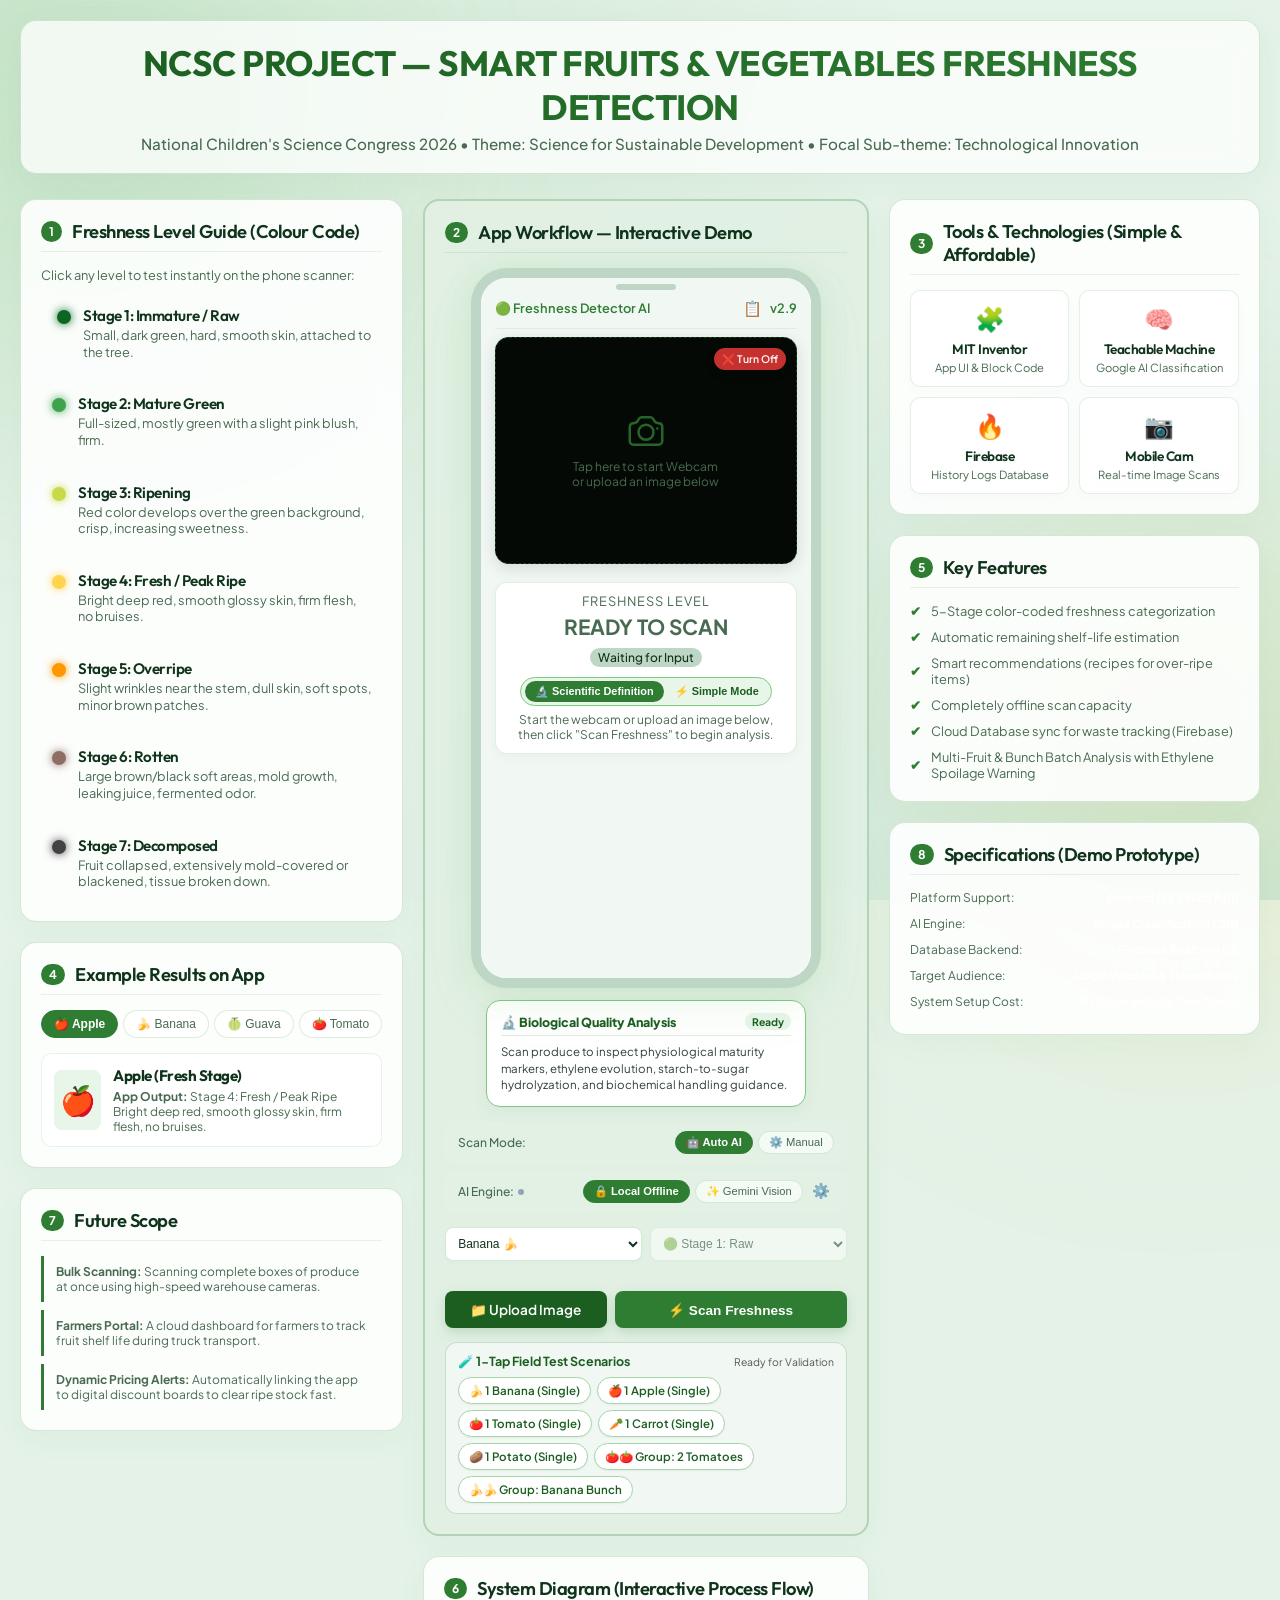
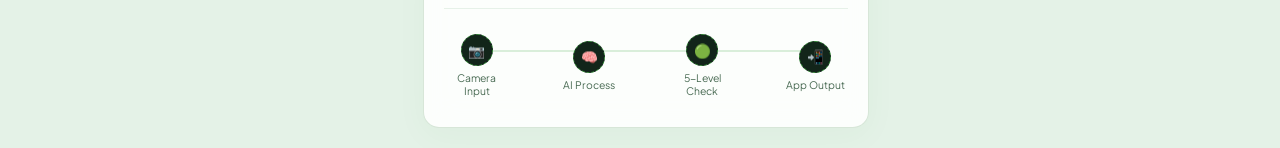
==== commit 92eff202: "Restore fast Gemini 2.5 Flash workflow with 6s timeout and seamless local scanner fallback" ====
--- a/index.html
+++ b/index.html
@@ -550,6 +550,6 @@
     <!-- 🧠 TensorFlow.js Deep Learning Neural Engine & MobileNet -->
     <script src="tf.min.js"></script>
     <script src="mobilenet.min.js"></script>
-    <script src="app.js?v=3.7"></script>
+    <script src="app.js?v=3.8"></script>
 </body>
 </html>
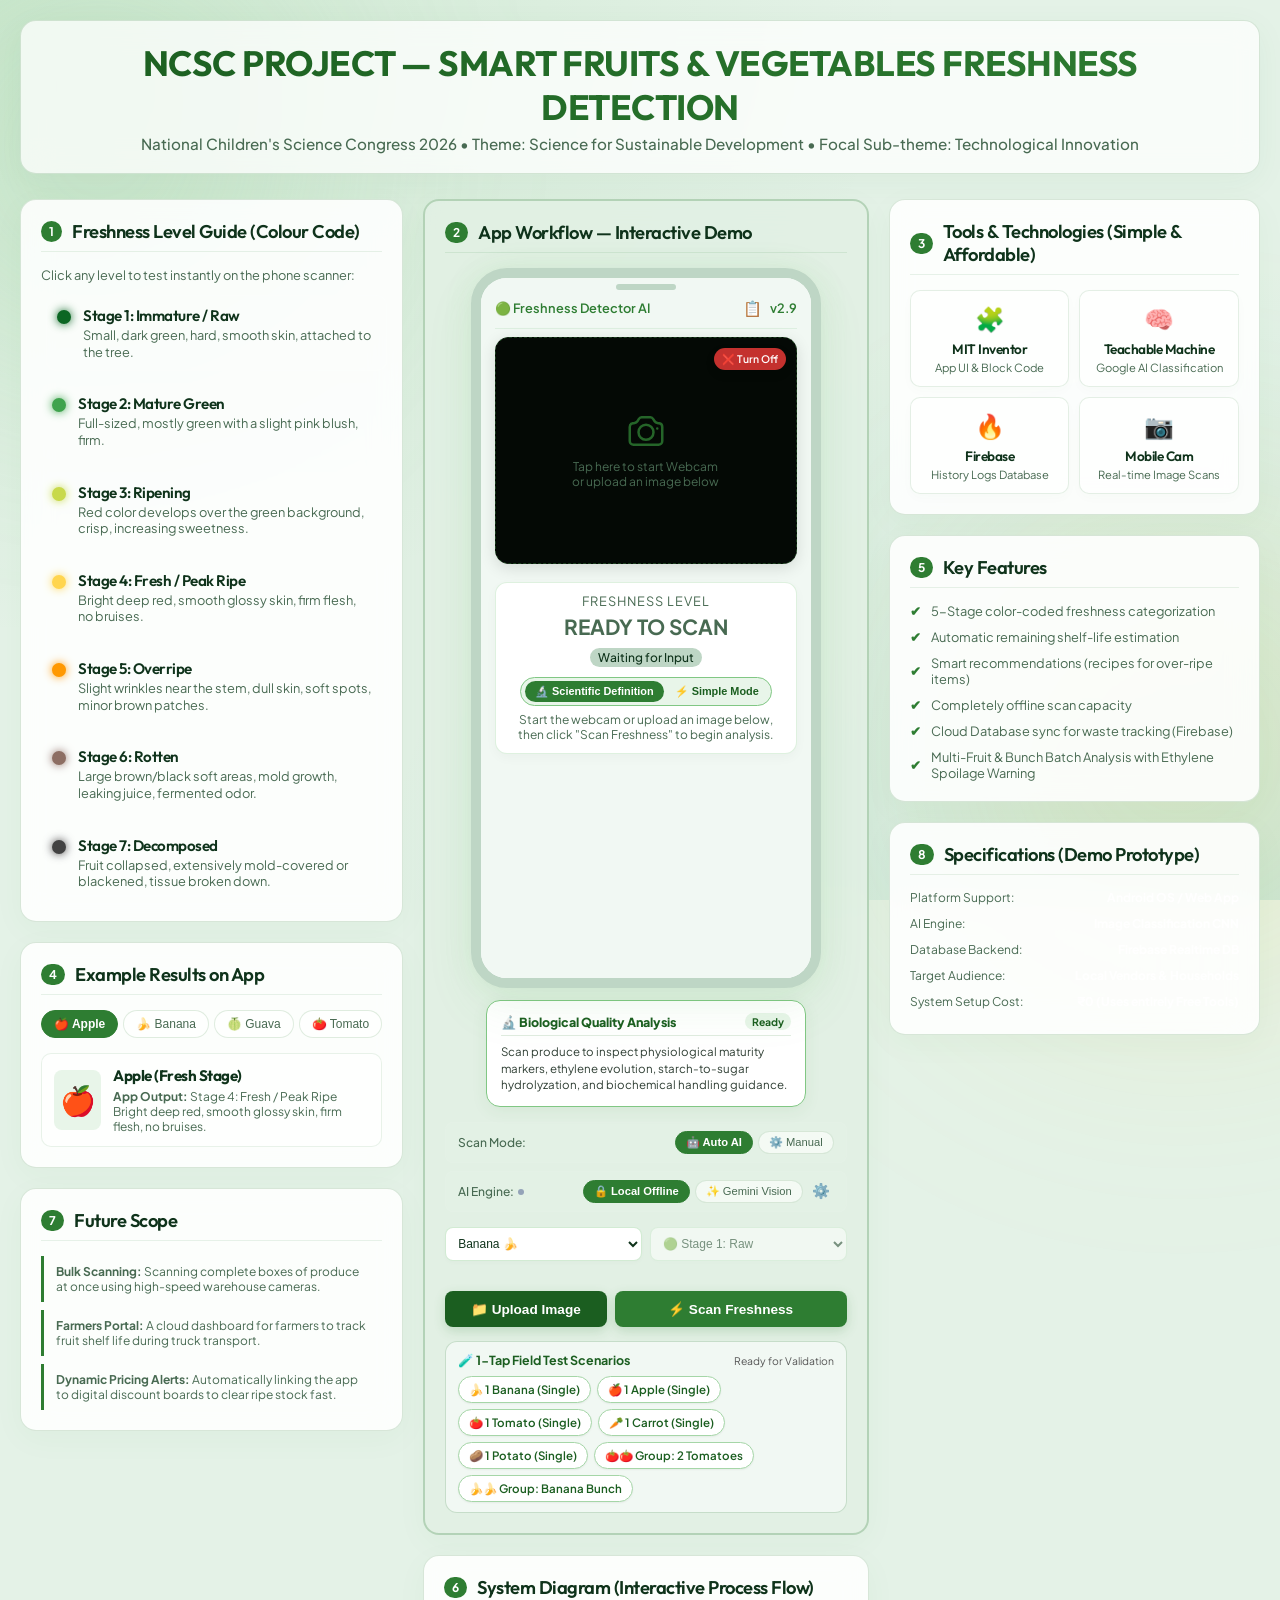
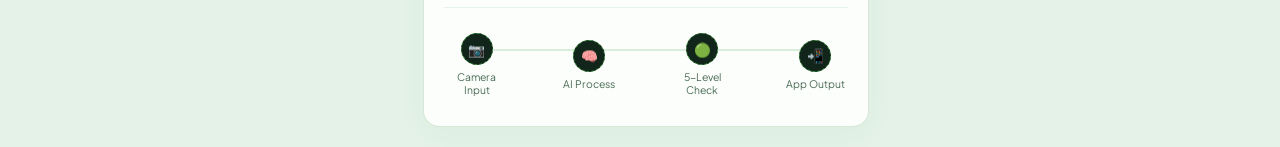
==== commit 1caf62ae: "Fix image upload handler with direct button click, auto-scan on upload, and drag-and-drop support" ====
--- a/index.html
+++ b/index.html
@@ -329,9 +329,9 @@
                 </div>
 
                 <div class="selection-row" style="width: 100%;">
-                    <label for="file-input" class="app-btn" style="background: #1b5e20; color: #ffffff; cursor: pointer; flex: 1;">
+                    <button type="button" id="btn-upload-image" class="app-btn" style="background: #1b5e20; color: #ffffff; cursor: pointer; flex: 1;">
                         📁 Upload Image
-                    </label>
+                    </button>
                     <input type="file" id="file-input" accept="image/*" style="display: none;">
                     
                     <button class="app-btn" id="scan-btn" style="background: #2e7d32; color: #ffffff; flex: 1.5;">
@@ -550,6 +550,6 @@
     <!-- 🧠 TensorFlow.js Deep Learning Neural Engine & MobileNet -->
     <script src="tf.min.js"></script>
     <script src="mobilenet.min.js"></script>
-    <script src="app.js?v=3.8"></script>
+    <script src="app.js?v=3.9"></script>
 </body>
 </html>
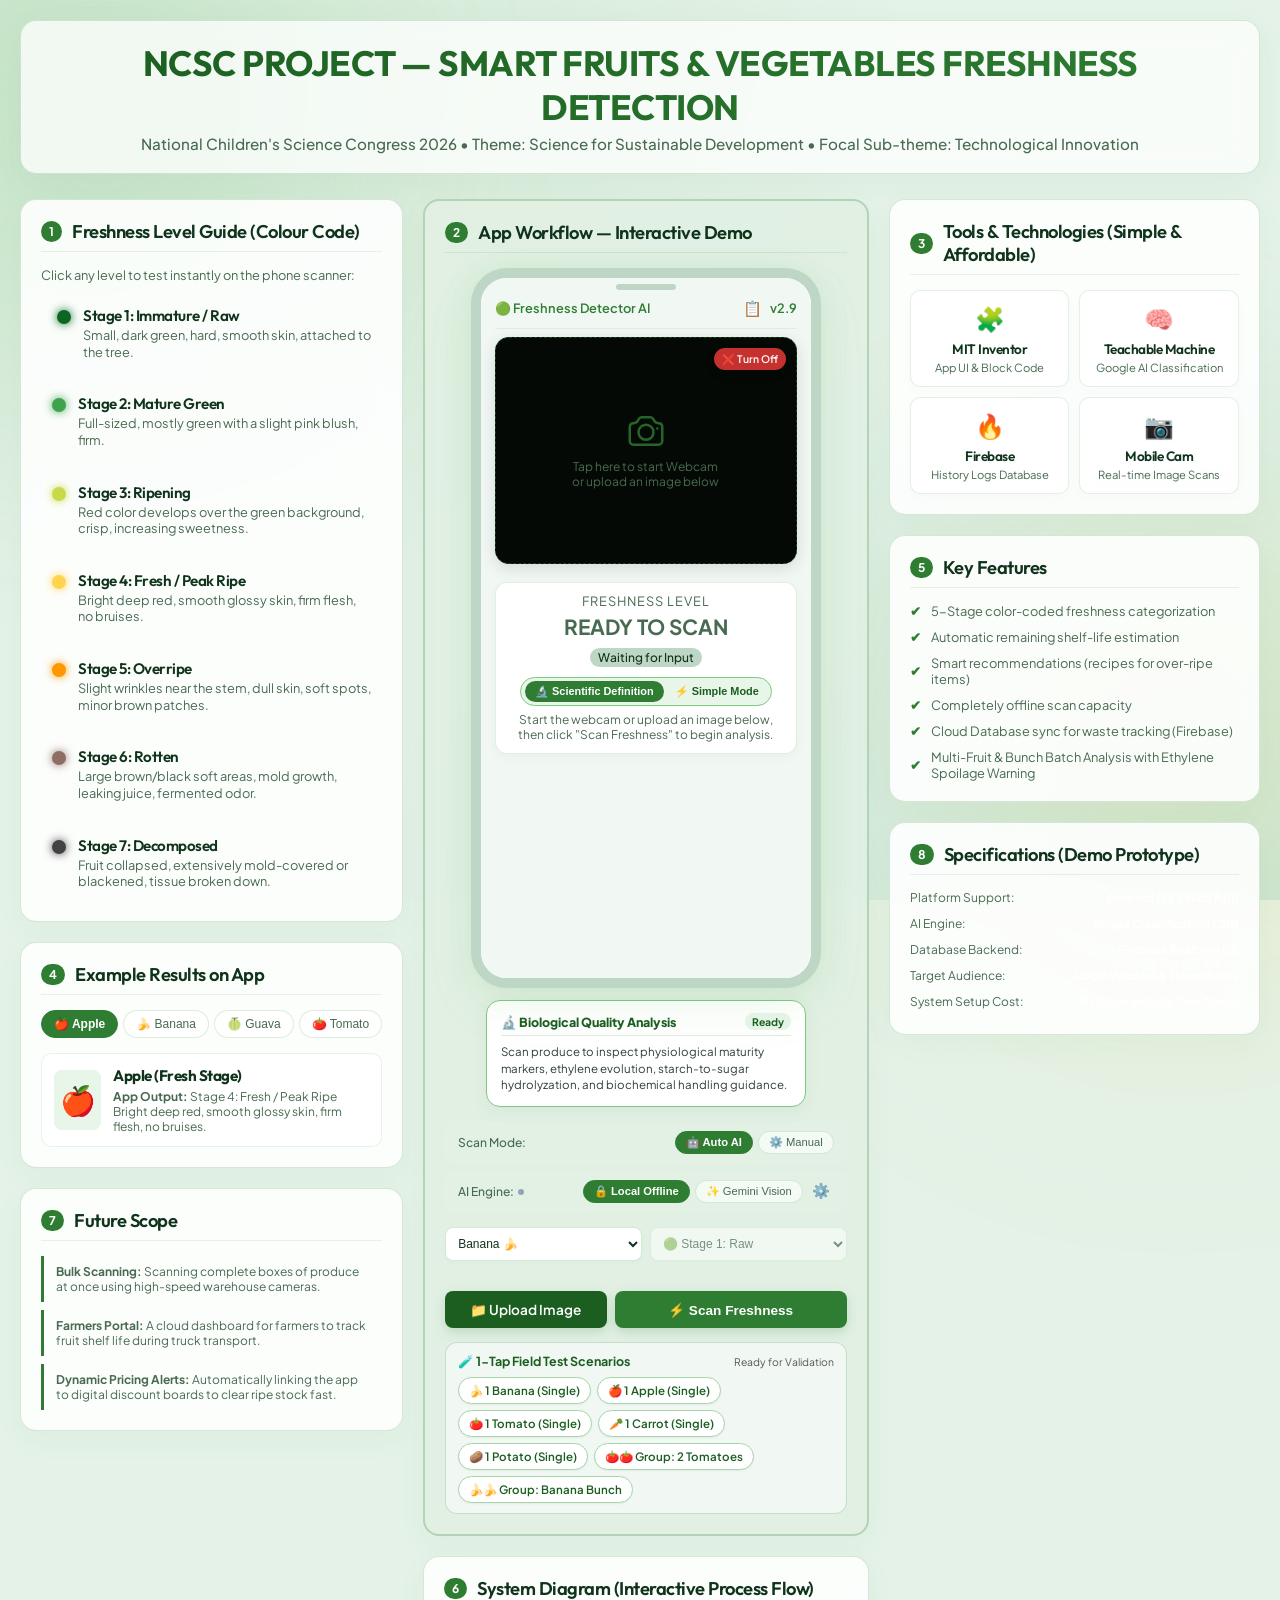
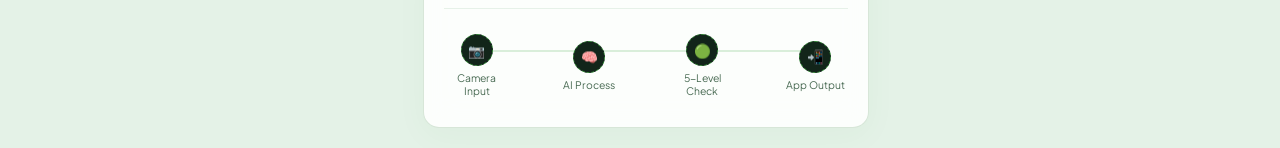
==== commit 65542c28: "Fix webcam constraints for laptop cameras, prevent double-click file input conflict, and ensure inst" ====
--- a/index.html
+++ b/index.html
@@ -204,7 +204,7 @@
                                 ❌ Turn Off
                             </button>
                             
-                            <video id="camera-video" autoplay playsinline style="display: none;"></video>
+                            <video id="camera-video" autoplay playsinline muted style="display: none;"></video>
                             <img id="uploaded-image" alt="Upload preview" style="display: none;">
                             <canvas id="detection-overlay" style="display: none; position: absolute; inset: 0; width: 100%; height: 100%; pointer-events: none; z-index: 12;"></canvas>
                             
@@ -329,10 +329,10 @@
                 </div>
 
                 <div class="selection-row" style="width: 100%;">
-                    <button type="button" id="btn-upload-image" class="app-btn" style="background: #1b5e20; color: #ffffff; cursor: pointer; flex: 1;">
+                    <label for="file-input" class="app-btn" id="btn-upload-image" style="background: #1b5e20; color: #ffffff; cursor: pointer; flex: 1; display: inline-flex; align-items: center; justify-content: center; text-align: center;">
                         📁 Upload Image
-                    </button>
-                    <input type="file" id="file-input" accept="image/*" style="display: none;">
+                    </label>
+                    <input type="file" id="file-input" accept="image/*" style="position: absolute; opacity: 0; width: 1px; height: 1px; pointer-events: none; z-index: -1;">
                     
                     <button class="app-btn" id="scan-btn" style="background: #2e7d32; color: #ffffff; flex: 1.5;">
                         ⚡ Scan Freshness
@@ -550,6 +550,6 @@
     <!-- 🧠 TensorFlow.js Deep Learning Neural Engine & MobileNet -->
     <script src="tf.min.js"></script>
     <script src="mobilenet.min.js"></script>
-    <script src="app.js?v=3.9"></script>
+    <script src="app.js?v=4.0"></script>
 </body>
 </html>
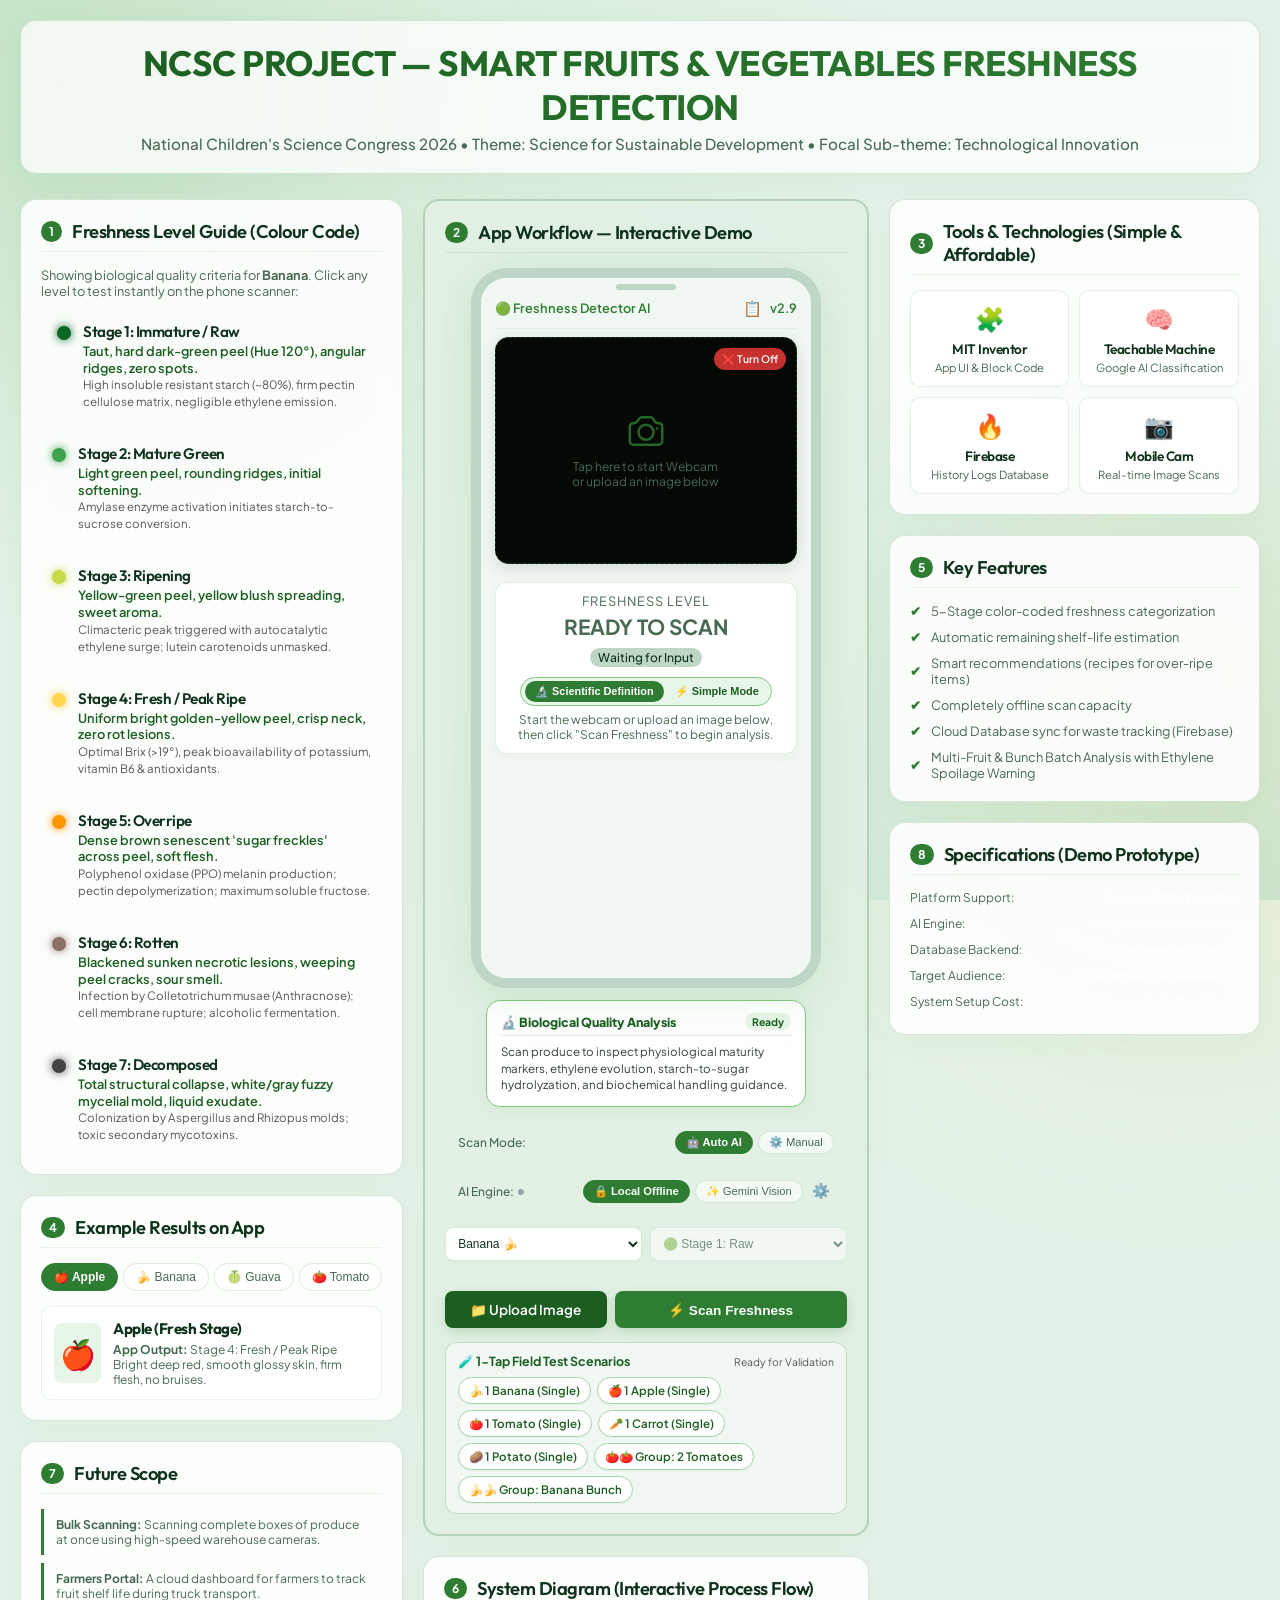
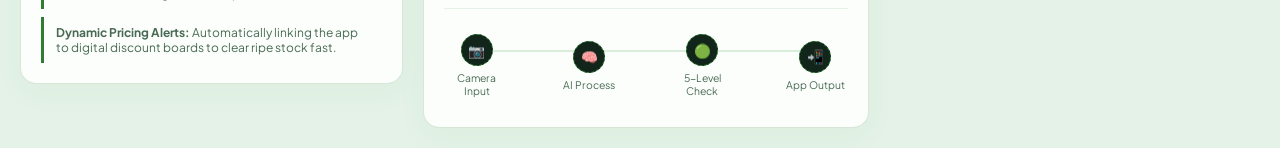
==== commit 8d3c591d: "Restore proven 10:30 AM codebase: Gemini 2.5 Flash, working upload button, and camera stream" ====
--- a/index.html
+++ b/index.html
@@ -329,10 +329,10 @@
                 </div>
 
                 <div class="selection-row" style="width: 100%;">
-                    <label for="file-input" class="app-btn" id="btn-upload-image" style="background: #1b5e20; color: #ffffff; cursor: pointer; flex: 1; display: inline-flex; align-items: center; justify-content: center; text-align: center;">
+                    <label for="file-input" class="app-btn" style="background: #1b5e20; color: #ffffff; cursor: pointer; flex: 1;">
                         📁 Upload Image
                     </label>
-                    <input type="file" id="file-input" accept="image/*" style="position: absolute; opacity: 0; width: 1px; height: 1px; pointer-events: none; z-index: -1;">
+                    <input type="file" id="file-input" accept="image/*" style="display: none;">
                     
                     <button class="app-btn" id="scan-btn" style="background: #2e7d32; color: #ffffff; flex: 1.5;">
                         ⚡ Scan Freshness
@@ -550,6 +550,6 @@
     <!-- 🧠 TensorFlow.js Deep Learning Neural Engine & MobileNet -->
     <script src="tf.min.js"></script>
     <script src="mobilenet.min.js"></script>
-    <script src="app.js?v=4.0"></script>
+    <script src="app.js?v=4.1"></script>
 </body>
 </html>
